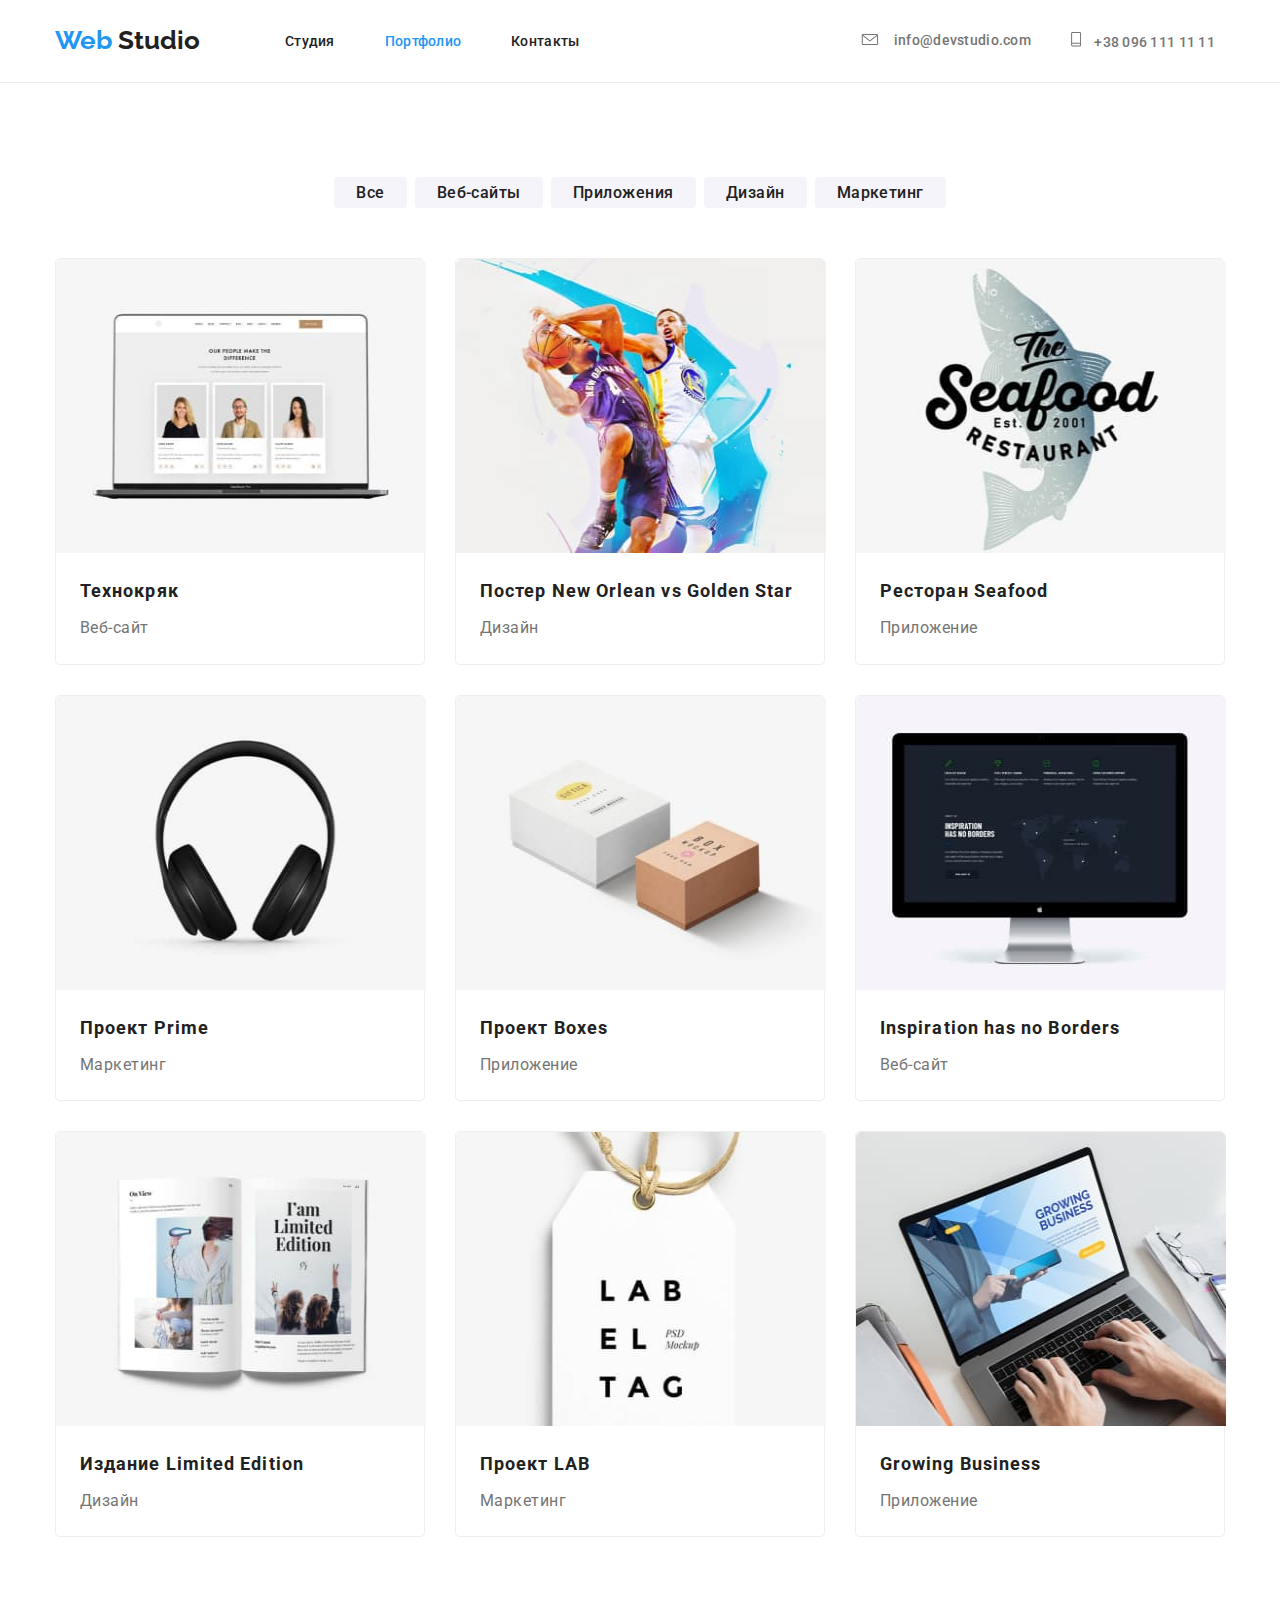
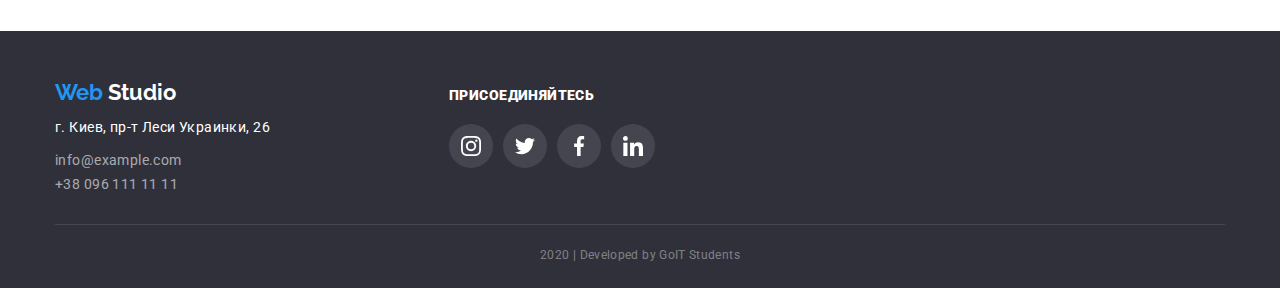
==== portfolio.html @ f7af252f "Добавляет файлы ДЗ4" ====
<!DOCTYPE html>
<html lang="ru">
  <head>
    <meta charset="UTF-8" />
    <meta name="viewport" content="width=device-width, initial-scale=1.0" />
    <title>Portfolio</title>
    <link href="https://fonts.googleapis.com/css2?family=Raleway:wght@700&family=Roboto:wght@400;500;700;900&display=swap" rel="stylesheet">
    <link rel="stylesheet" href="https://cdnjs.cloudflare.com/ajax/libs/modern-normalize/0.6.0/modern-normalize.min.css">
    <link rel="stylesheet" href="./css/common.css">
    <link rel="stylesheet" href="./css/portfolio.css">
  </head>
  <body>
    <!-- Шапка сайта -->
    <header class="header">
      <div class="container main">
        <nav class="main-nav">
          <a class="link logo" href="./index.html"><span class="logo-accent">Web</span> Studio</a>
          <ul class="list site-nav">
            <li class="item">
              <a class="link" href="./index.html">Студия</a>
            </li>
            <li class="item">
              <a class="link current" href="./portfolio.html">Портфолио</a>
            </li>
            <li class="item">
              <a class="link" href="#">Контакты</a>
            </li>
          </ul>
        </nav>
        <ul class="list site-nav site-contacts">
          <li class="contacts-main">
            <a  class="link link-contact" href="mailto:info@devstudio.com">
              <svg class="icon-mail" width="22" height="11.2">
                <use href="./images/sprite.svg#mail"></use>
              </svg>
              info@devstudio.com</a>
          </li>
          <li class="contacts-main icon-tel">
            <a class="link link-contact" href="tel:+380961111111">
              <svg class="icon-tel" width="10" height="14.94">
                <use href="./images/sprite.svg#telefone"></use>
              </svg>
              +38 096 111 11 11</a>
          </li>
        </ul>
      </div>
    </header>
    </header>
    <!-- Наши работы -->
    <main>
        <section class="section">
          <div class="container">
            <h1 class="visually-hidden">Наши работы</h1>
            <ul class="list main-button">
                <li class="item">
                    <button class="section-buttom" type="button">Все</button>
                </li>
                <li class="item">
                    <button class="section-buttom" type="button">Веб-сайты</button>
                </li>
                <li class="item">
                    <button class="section-buttom" type="button">Приложения</button>
                </li>
                <li class="item">
                    <button class="section-buttom" type="button">Дизайн</button>
                </li>
                <li class="item">
                    <button class="section-buttom" type="button">Маркетинг</button>
                </li>
            </ul>
            <ul class="list our-works">
                <li class="item">
                    <a href="#" class="link">
                        <img class="img-our-team" src="./images/tehnocryac.jpg" alt="Ноутбук" width="370" height="294">
                        <h2 class="sectiion-title">Технокряк</h2>
                        <p class="section-subtitle">Веб-сайт</p>
                        <!-- <p class="section-description">Технокряк это современная площадка распространения коронавируса. Компании используют эту платформу для цифрового шпионажа и атак на защищённые сервера конкурентов.</p> -->
                    </a>
                </li>
                <li class="item">
                    <a href="#" class="link">
                        <img class="img-our-team" src="./images/NewOrleanvsGoldenStars.jpg" alt="Баскетболисты" width="370" height="294">
                        <h2 class="sectiion-title">Постер <span lang="en">New Orlean vs Golden Star</span></h2>
                        <p class="section-subtitle">Дизайн</p>
                        <!-- <p class="section-description">Технокряк это современная площадка распространения коронавируса. Компании используют эту платформу для цифрового шпионажа и атак на защищённые сервера конкурентов.</p> -->
                    </a>
                </li>
                <li class="item">
                    <a href="#" class="link">
                        <img class="img-our-team" src="./images/Seafood.jpg" alt="Логотип" width="370" height="294">
                        <h2 class="sectiion-title">Ресторан <span lang="en">Seafood</span></h2>
                        <p class="section-subtitle">Приложение</p>
                        <!-- <p class="section-description">Технокряк это современная площадка распространения коронавируса. Компании используют эту платформу для цифрового шпионажа и атак на защищённые сервера конкурентов.</p> -->
                    </a>
                </li>
                <li class="item">
                    <a href="#" class="link">
                        <img class="img-our-team" src="./images/Prime.jpg" alt="Наушники" width="370" height="294">
                        <h2 class="sectiion-title">Проект <span lang="en">Prime</span></h2>
                        <p class="section-subtitle">Маркетинг</p>
                        <!-- <p class="section-description">Технокряк это современная площадка распространения коронавируса. Компании используют эту платформу для цифрового шпионажа и атак на защищённые сервера конкурентов.</p> -->
                    </a>
                </li>
                <li class="item">
                    <a href="#" class="link">
                        <img class="img-our-team" src="./images/Boxes.jpg" alt="Коробки" width="370" height="294">
                        <h2 class="sectiion-title">Проект <span lang="en">Boxes</span></h2>
                        <p class="section-subtitle">Приложение</p>
                        <!-- <p class="section-description">Технокряк это современная площадка распространения коронавируса. Компании используют эту платформу для цифрового шпионажа и атак на защищённые сервера конкурентов.</p> -->
                    </a>
                </li>
                <li class="item">
                    <a href="#" class="link">
                        <img class="img-our-team" src="./images/InspirationhasnoBorders.jpg" alt="Монитор" width="370" height="294">
                        <h2 class="sectiion-title" lang="en">Inspiration has no Borders</h2>
                        <p class="section-subtitle">Веб-сайт</p>
                        <!-- <p class="section-description">Технокряк это современная площадка распространения коронавируса. Компании используют эту платформу для цифрового шпионажа и атак на защищённые сервера конкурентов.</p> -->
                    </a>
                </li>
                <li class="item">
                    <a href="#" class="link">
                        <img class="img-our-team" src="./images/LimitedEdition.jpg" alt="Книга" width="370" height="294">
                        <h2 class="sectiion-title">Издание <span lang="en">Limited Edition</span></h2>
                        <p class="section-subtitle">Дизайн</p>
                        <!-- <p class="section-description">Технокряк это современная площадка распространения коронавируса. Компании используют эту платформу для цифрового шпионажа и атак на защищённые сервера конкурентов.</p> -->
                    </a>
                </li>
                <li class="item">
                    <a href="#" class="link">
                        <img class="img-our-team" src="./images/LAB.jpg" alt="Бирка" width="370" height="294">
                        <h2 class="sectiion-title">Проект <span lang="en">LAB</span></h2>
                        <p class="section-subtitle">Маркетинг</p>
                        <!-- <p class="section-description">Технокряк это современная площадка распространения коронавируса. Компании используют эту платформу для цифрового шпионажа и атак на защищённые сервера конкурентов.</p> -->
                    </a>
                </li>
                <li class="item">
                    <a href="#" class="link">
                        <img class="img-our-team" src="./images/GrowingBusiness.jpg" alt="Ноутбук" width="370" height="294">
                        <h2 class="sectiion-title" lang="en">Growing Business</h2>
                        <p class="section-subtitle">Приложение</p>
                        <!-- <p class="section-description">Технокряк это современная площадка распространения коронавируса. Компании используют эту платформу для цифрового шпионажа и атак на защищённые сервера конкурентов.</p> -->
                    </a>
                </li>
            </ul>
          </div>
        </section>
    </main>
    <!-- Футер -->
    <footer class="footer">
      <div class="container">
        <div class="footer-colums">
          <div class="item">
            <a class="link footer-logo" href="./index.html"><span class="footer-logo-accent">Web</span> Studio</a>
            <address class="adress">г. Киев, пр-т Леси Украинки, 26</address>
            <address>
              <ul class="list footer-link">
                <li>
                  <a class="link footer-link-contact" href="mailto:info@example.com">info@example.com</a>
                </li>
                <li>
                  <a class="link footer-link-contact" href="tel:+380961111111">+38 096 111 11 11</a>
                </li>
              </ul>
            </address>
          </div>
          <div class="item join-in">
            <p class="social-links"><b>присоединяйтесь</b></p>
            <ul class="list footer-social">
              <li class="social-footer-link">
                <a href="https://www.instagram.com/" class="bacground-footer-social">
                  <svg class="icon-footer" width="20" height="20">
                    <use href="./images/sprite.svg#instagram"></use>
                  </svg>
                </a>
              </li>
              <li class="social-footer-link">
                <a href="https://twitter.com/" class="bacground-footer-social">
                  <svg class="icon-footer" width="20" height="20">
                    <use href="./images/sprite.svg#twitter"></use>
                  </svg>
                </a>
              </li>
              <li class="social-footer-link">
                <a href="https://www.facebook.com/" class="bacground-footer-social">                      
                  <svg class="icon-footer" width="20" height="20">
                    <use href="./images/sprite.svg#facebook"></use>
                  </svg>
                </a>
              </li>
              <li class="social-footer-link">
                <a href="https://www.linkedin.com/" class="bacground-footer-social">                    
                  <svg class="icon-footer" width="20" height="20">
                    <use href="./images/sprite.svg#linkedin"></use>
                  </svg>
                </a>
              </li>
            </ul>
          </div>
        </div>
        <p class="copirait">2020 &verbar; Developed by GoIT Students</p>
      </div>
    </footer>
  </body>
</html>
---- css/common.css ----
:root {
    --primary-text-color: #212121;
    --text-color: #757575;
    --accent-color: #2196F3;
    --primary-white-color: #ffffff;
    --footer-second-text-color: rgba(255, 255, 255, 0.4);
    --footer-three-text-color: rgba(255, 255, 255, 0.6);
    --bacground-three-color: rgba(47, 48, 58, 0.8);
    --bacground-color: #E5E5E5;
    --bacground-second-color: #F5F4FA;
    --footer-bacground-color: #2F303A;
    --border-bottom-color: #ECECEC;
    --border-footer-solid: rgba(255, 255, 255, 0.1);
    --border-customers-color: #AFB1B8;
    --border-our-team-color: #EEEEEE;
}

body {
    color: var(--primary-text-color:);
    font-family: 'Roboto', sans-serif;
}

h2, h3 {
    font-weight: 700;
}

h1, h2, h3, h4, p {
    margin-bottom: 0;
    margin-top: 0;
}

img {
    display: block;
}
.container {
    width: 1200px;
    padding-left: 15px;
    padding-right: 15px;
    margin: 0 auto;
}

.section {
    padding: 94px 0;
    text-align: center;
}

.list {
    padding: 0;
    margin: 0;
    list-style: none;
}

.link, .current {
    text-decoration: none;
}

.header {
    border-bottom: 1px solid var(--border-bottom-color);
}

.main {
    display: flex;
}

.main-nav {
    display: flex;
    align-items: center;
}

/* Шапка сайта */
.logo {
    margin-right: 85px;

    color: var(--primary-text-color);
    font-family: 'Raleway', sans-serif;
    font-weight: 700;
    font-size: 26px;
    line-height: 31px;
}

.site-nav {
    display: flex;
    
    font-weight: 500;
    font-size: 14px;
    line-height: 16px;
    letter-spacing: 0.02em;
}

.contacts-main {
    display: flex;
}

.logo:hover, .logo:focus {
    color: var(--accent-color);
}

.logo-accent {
    color: var(--accent-color);
}

.logo-accent:hover, .logo-accent:focus {
    color: var(--primary-text-color);
}

.site-nav .link {
    display: block;
    padding: 32px 0px;

    color: var(--primary-text-color);
}

.site-nav .item:not(:last-child) {
    margin-right: 50px;
}


.site-nav .link:hover, .site-nav .link:focus {
    color: var(--accent-color);
}

.site-nav .link.current {
    color: var(--accent-color);
}

.site-nav .link.current:hover, .site-nav .link.current:focus {
    color: var(--primary-text-color);
}

.site-nav .contacts-main .link-contact {
    display: block;
    padding: 32px 0;
    margin-left: 10px;

    color: var(--text-color);
}

.site-contacts {
    margin-left: auto;
}

.site-nav .contacts-main:not(:last-child) {
    margin-right: 30px;
}

.site-nav .link-contact:hover, .site-nav .link-contact:focus {
    color: var(--accent-color);
}

.icon-mail {
    margin-right: 10px;
    fill: var(--text-color);
}

.icon-tel {
    margin-right: 10px;
    fill: var(--text-color);
}

.icon-mail:hover, .icon-mail:focus {
    fill: var(--accent-color);
}

.icon-tel:hover, .icon-tel:focus {
    fill: var(--accent-color);
}
/* Футер сайта */
.footer {
    background-color: var(--footer-bacground-color);
}
.footer-logo {
    color: var(--primary-white-color);
    font-family: Raleway;
    font-weight: 700;
    font-size: 22px;
    line-height: 26px;
}

.footer-logo-accent {
    color: var(--accent-color);
}

.footer-logo-accent:hover, .footer-logo-accent:focus {
    color: var(--primary-white-color);
}

.footer-logo:hover, .footer-logo:focus {
    color: var(--accent-color);
}

.footer-logo, .footer-logo-accent {
    background-color: var(--footer-bacground-color);
}

.adress {
    margin-bottom: 9px;
    margin-top: 10px;

    color: var(--primary-white-color);
    background-color: var(--footer-bacground-color);
    font-style: normal;
    font-size: 14px;
    line-height: 24px;
    letter-spacing: 0.03em;
}

.footer-link .footer-link-contact {
    margin-bottom: 9px;

    color: var(--footer-three-text-color);
    background-color: var(--footer-bacground-color);
    font-style: normal;
    font-size: 14px;
    line-height: 24px;
    letter-spacing: 0.03em;
}

.footer-link .footer-link-contact:hover, .footer-link .footer-link-contact:focus {
    color: var(--accent-color);
}

.social-links {
    margin-bottom: 21px;

    color: var(--primary-white-color);
    background-color: var(--footer-bacground-color);
    font-weight: 700;
    font-size: 14px;
    line-height: 16px;
    letter-spacing: 0.03em;
    text-transform: uppercase;
}

.copirait {
    padding: 18px 0 21px 0;

    color: var(--footer-second-text-color);
    background-color: var(--footer-bacground-color);
    font-size: 12px;
    line-height: 24px;
    text-align: center;
    letter-spacing: 0.03em;

    border-top: 1px solid var(--border-footer-solid);
}

.footer-social > .social-footer-link {
    display: flex;
    width: 44px;
    height: 44px;
    justify-content: center;
    align-items: center;

    background-color: var(--border-footer-solid);
    border-radius: 22px;
}

.footer-social > .social-footer-link:hover, .footer-social > .social-footer-link:focus {
    background-color: var(--accent-color);
}

.bacground-footer-social {
    display: flex;
    justify-content: center;
    align-items: center;
    color: var(--primary-white-color);
    width: 44px;
    height: 44px;
    border-radius: 50%;
}

.icon-footer {
    display: block;
    fill: currentColor
}

.footer-colums {
    display: flex;
    align-items: baseline;
}

.footer-colums .item:not(:last-child) {
    margin-right: 179px;
}

.footer-social {
    display: flex;
}

.footer-social .social-footer-link:not(:last-child) {
    margin-right: 10px;
}

.footer .join-in {
    padding: 56px 0;
}
---- css/portfolio.css ----
.visually-hidden {
    position: absolute;
    width: 1px;
    height: 1px;
    margin: -1px;
    border: 0px;
    padding: 0px;
    clip: rect(0 0 0 0);
    overflow: hidden;
  }

.main-button {
    display: flex;
    justify-content: center;
    margin-bottom: 50px;
}

.main-button .item:not(:last-child) {
    margin-right: 8px;
}

.section-buttom {
    padding: 6px 22px;
    border: none;
    font: inherit;
    color: inherit;
    background-color: transparent;
    border-radius: 4px;

    color: var(--primary-text-color);
    background-color: var(--bacground-second-color);
    font-family: inherit;
    font-weight: 500;
    font-size: 16px;
    line-height: 1.2;
    text-align: center;
    letter-spacing: 0.03em;
}

.our-works {
    display: flex;
    flex-wrap: wrap;
}

.our-works .item {
    width: calc((100% - 60px) / 3);
    margin-right: 30px;
    margin-bottom: 30px;

    border: 1px solid var(--border-our-team-color);
    border-radius: 5px;
}

.our-works .item:hover, .our-works .item:focus {
    box-shadow: 1px 4px 6px rgba(0, 0, 0, 0.16), 0px 4px 4px rgba(0, 0, 0, 0.06), 0px 1px 1px rgba(0, 0, 0, 0.12);
}

.img-our-team {
    border-top-left-radius: 5px;
    border-top-right-radius: 5px;
    margin-bottom: 20px;
}

.our-works .item:nth-child(3n) {
    margin-right: 0;
}

.our-works .item:nth-last-child(-n + 3) {
    margin-bottom: 0;
}

.section-buttom:hover, .section-buttom:focus {
    color: var(--primary-white-color);
    box-shadow: 0px 2px 2px rgba(0, 0, 0, 0.12), 0px 1px 2px rgba(0, 0, 0, 0.08), 0px 3px 1px rgba(0, 0, 0, 0.1);
    background-color: var(--accent-color);
    cursor: pointer;
}

.sectiion-title {
    color: var(--primary-text-color);
    font-weight: bold;
    font-size: 18px;
    line-height: 2;
    letter-spacing: 0.06em;
    text-align: left;

    margin: 0 24px 4px 24px;
}

.section-subtitle {
    color: var(--text-color);
    font-size: 16px;
    line-height: 1.9;
    letter-spacing: 0.03em;
    text-align: left;

    margin: 0 24px 20px 24px;
}

.section-description {
    color: var(--primary-white-color);
    background-color: var(--accent-color);
    font-size: 18px;
    line-height: 1.6;
    letter-spacing: 0.03em;
}
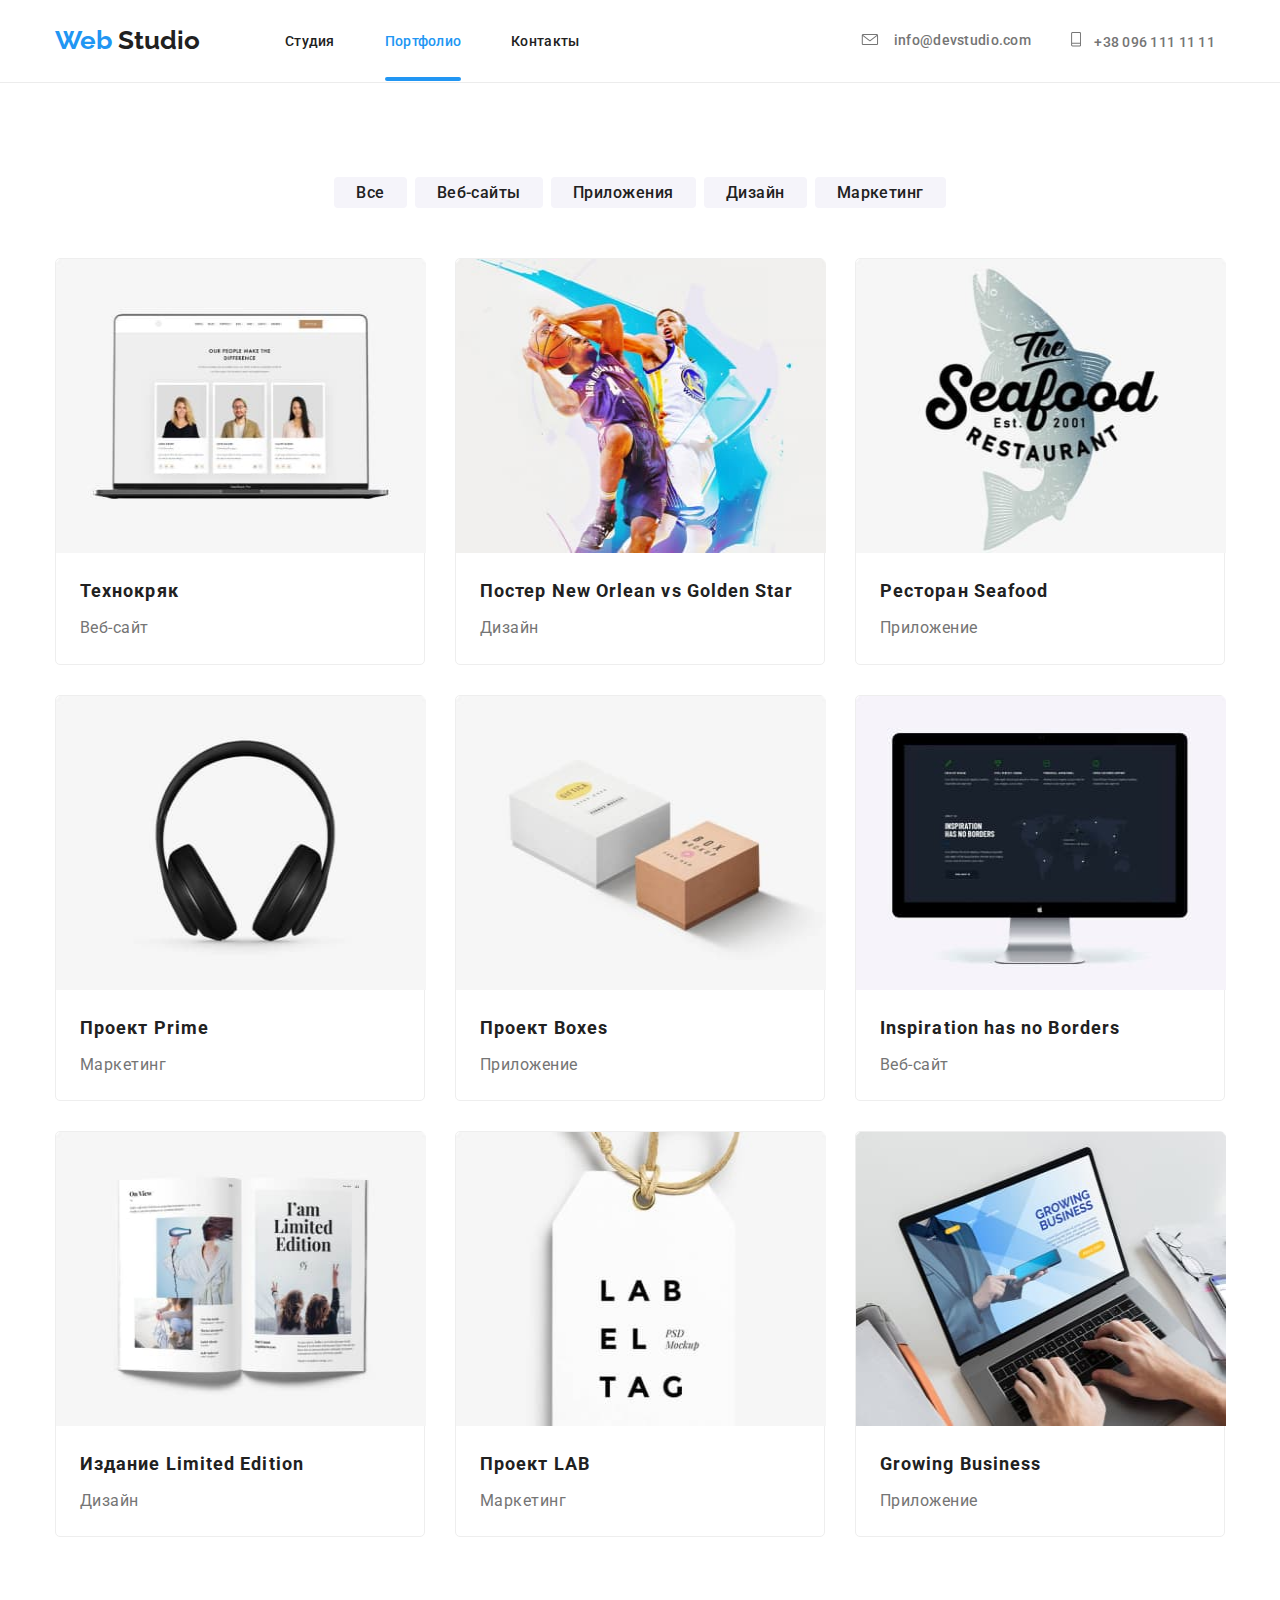
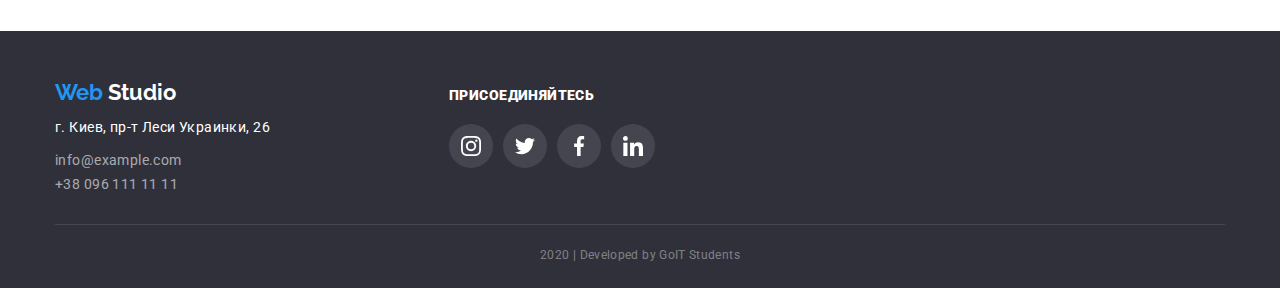
==== commit 69090d06: "Добавляет абсолютное позиционирование для главной" ====
--- a/portfolio.html
+++ b/portfolio.html
@@ -19,7 +19,7 @@
             <li class="item">
               <a class="link" href="./index.html">Студия</a>
             </li>
-            <li class="item">
+            <li class="item position">
               <a class="link current" href="./portfolio.html">Портфолио</a>
             </li>
             <li class="item">
--- a/css/common.css
+++ b/css/common.css
@@ -87,6 +87,10 @@
     letter-spacing: 0.02em;
 }
 
+.position {
+    position: relative;
+}
+
 .contacts-main {
     display: flex;
 }
@@ -121,6 +125,19 @@
 
 .site-nav .link.current {
     color: var(--accent-color);
+}
+
+.site-nav .link.current::after {
+    position: absolute;
+    width: 100%;
+    height: 4px;
+    bottom: 0;
+    left: 0;
+
+    content: " ";
+
+    border-radius: 2px;
+    background-color: var(--accent-color);
 }
 
 .site-nav .link.current:hover, .site-nav .link.current:focus {
@@ -149,12 +166,12 @@
 
 .icon-mail {
     margin-right: 10px;
-    fill: var(--text-color);
+    fill: currentColor;
 }
 
 .icon-tel {
     margin-right: 10px;
-    fill: var(--text-color);
+    fill: currentColor;
 }
 
 .icon-mail:hover, .icon-mail:focus {
@@ -169,11 +186,12 @@
     background-color: var(--footer-bacground-color);
 }
 .footer-logo {
-    color: var(--primary-white-color);
     font-family: Raleway;
     font-weight: 700;
     font-size: 22px;
     line-height: 26px;
+
+    color: var(--primary-white-color);
 }
 
 .footer-logo-accent {
@@ -196,23 +214,25 @@
     margin-bottom: 9px;
     margin-top: 10px;
 
-    color: var(--primary-white-color);
-    background-color: var(--footer-bacground-color);
     font-style: normal;
     font-size: 14px;
     line-height: 24px;
     letter-spacing: 0.03em;
+
+    color: var(--primary-white-color);
+    background-color: var(--footer-bacground-color);
 }
 
 .footer-link .footer-link-contact {
     margin-bottom: 9px;
 
-    color: var(--footer-three-text-color);
-    background-color: var(--footer-bacground-color);
     font-style: normal;
     font-size: 14px;
     line-height: 24px;
     letter-spacing: 0.03em;
+
+    color: var(--footer-three-text-color);
+    background-color: var(--footer-bacground-color);
 }
 
 .footer-link .footer-link-contact:hover, .footer-link .footer-link-contact:focus {
@@ -222,25 +242,26 @@
 .social-links {
     margin-bottom: 21px;
 
-    color: var(--primary-white-color);
-    background-color: var(--footer-bacground-color);
     font-weight: 700;
     font-size: 14px;
     line-height: 16px;
     letter-spacing: 0.03em;
     text-transform: uppercase;
+
+    color: var(--primary-white-color);
+    background-color: var(--footer-bacground-color);
 }
 
 .copirait {
     padding: 18px 0 21px 0;
 
-    color: var(--footer-second-text-color);
-    background-color: var(--footer-bacground-color);
     font-size: 12px;
     line-height: 24px;
     text-align: center;
     letter-spacing: 0.03em;
 
+    color: var(--footer-second-text-color);
+    background-color: var(--footer-bacground-color);
     border-top: 1px solid var(--border-footer-solid);
 }
 
@@ -263,9 +284,10 @@
     display: flex;
     justify-content: center;
     align-items: center;
-    color: var(--primary-white-color);
     width: 44px;
     height: 44px;
+
+    color: var(--primary-white-color);
     border-radius: 50%;
 }
 
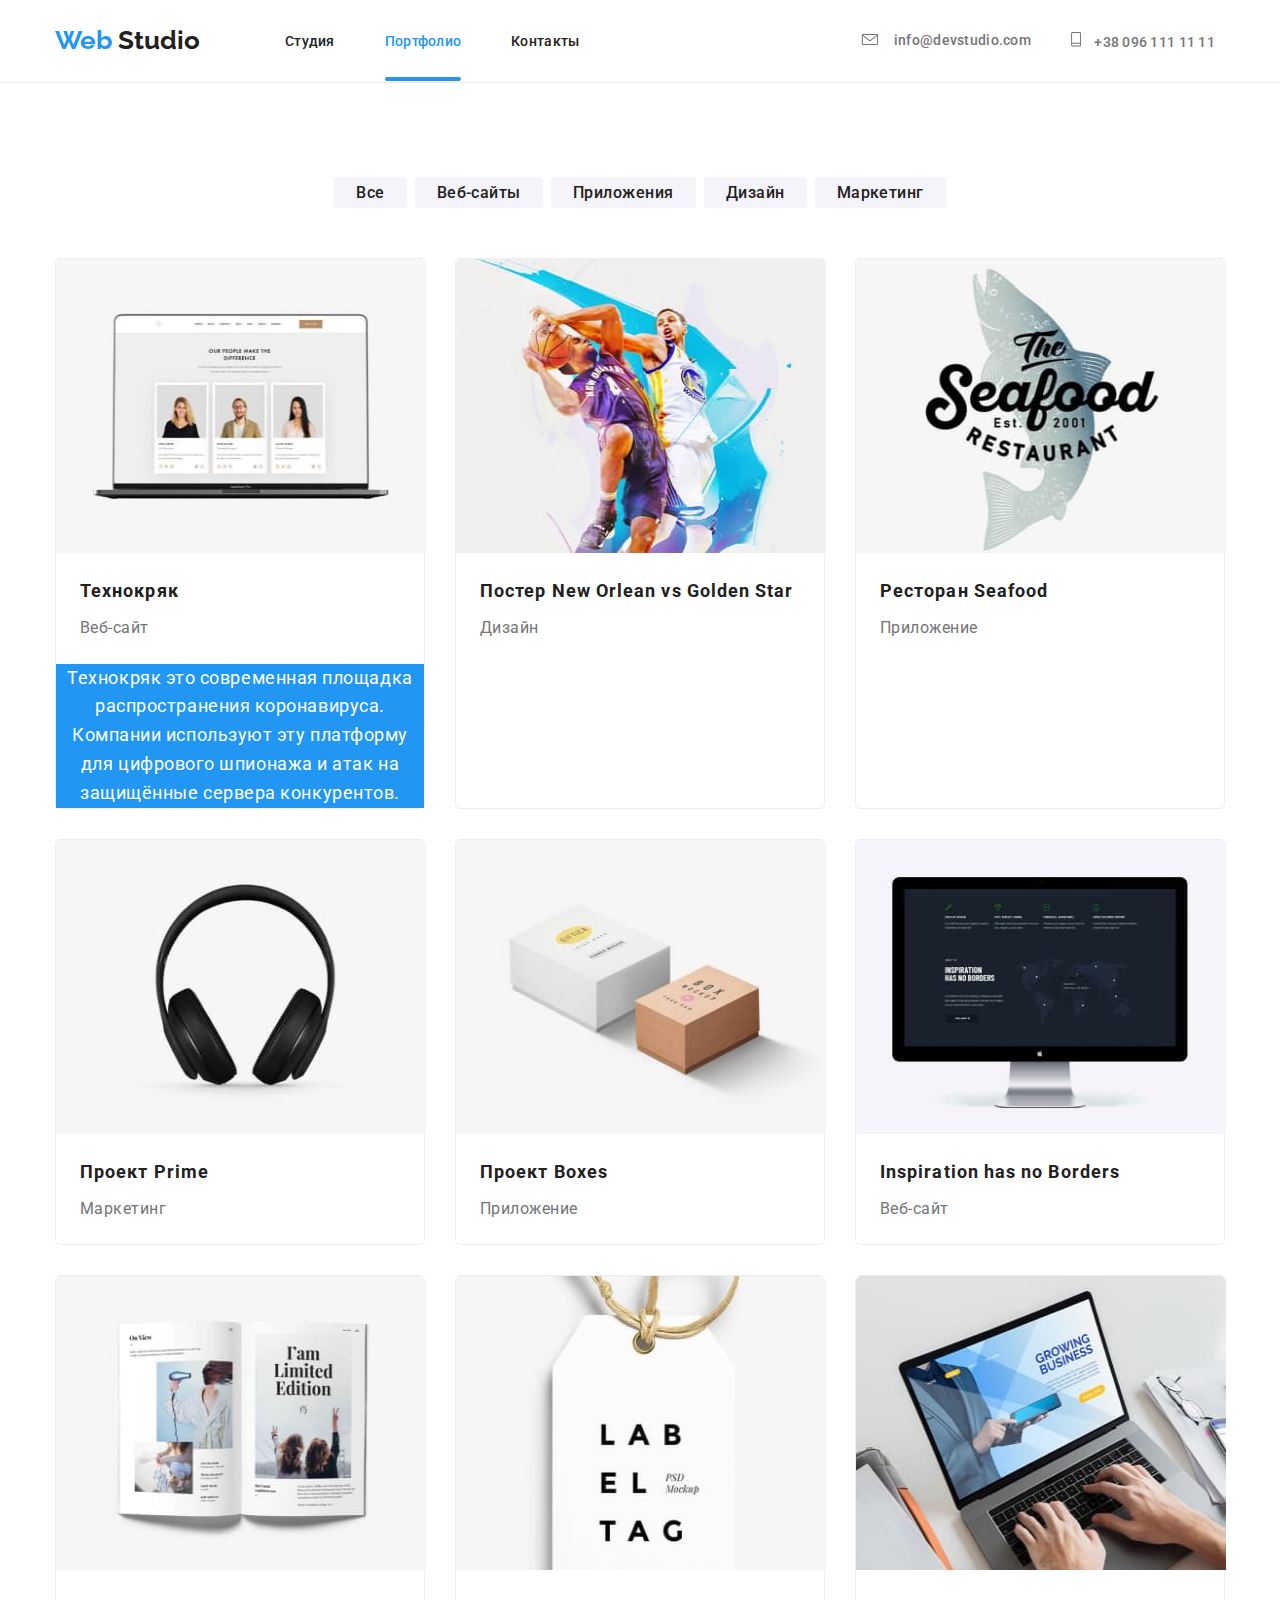
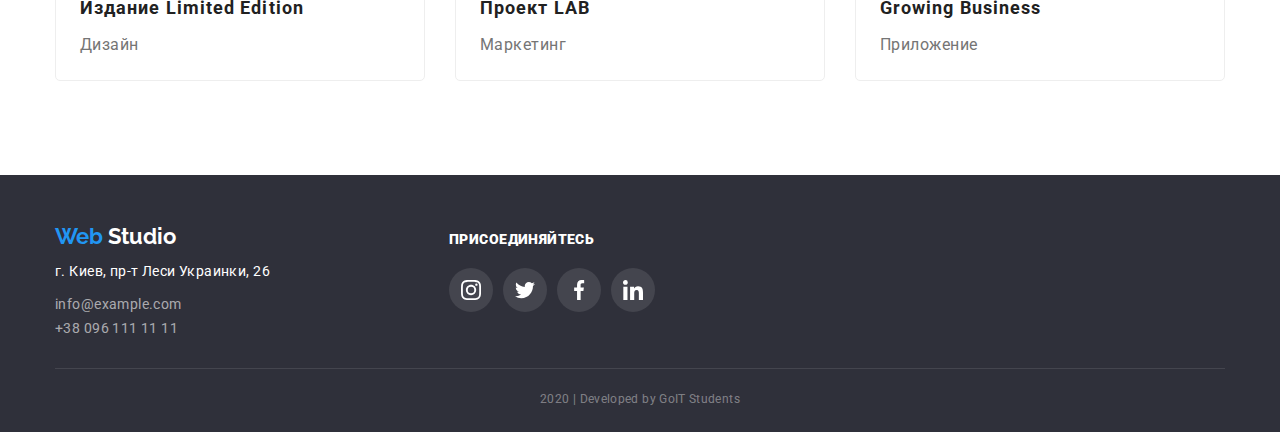
==== commit d8a08ac5: "Начал добавлять позиционирование в портфолио" ====
--- a/portfolio.html
+++ b/portfolio.html
@@ -74,7 +74,7 @@
                         <img class="img-our-team" src="./images/tehnocryac.jpg" alt="Ноутбук" width="370" height="294">
                         <h2 class="sectiion-title">Технокряк</h2>
                         <p class="section-subtitle">Веб-сайт</p>
-                        <!-- <p class="section-description">Технокряк это современная площадка распространения коронавируса. Компании используют эту платформу для цифрового шпионажа и атак на защищённые сервера конкурентов.</p> -->
+                        <p class="section-description">Технокряк это современная площадка распространения коронавируса. Компании используют эту платформу для цифрового шпионажа и атак на защищённые сервера конкурентов.</p>
                     </a>
                 </li>
                 <li class="item">
--- a/css/common.css
+++ b/css/common.css
@@ -13,6 +13,7 @@
     --border-footer-solid: rgba(255, 255, 255, 0.1);
     --border-customers-color: #AFB1B8;
     --border-our-team-color: #EEEEEE;
+    --accent-color-portfolio: rgba(33, 150, 243, 0.9);
 }
 
 body {
--- a/css/portfolio.css
+++ b/css/portfolio.css
@@ -43,6 +43,7 @@
 }
 
 .our-works .item {
+    position: relative;
     width: calc((100% - 60px) / 3);
     margin-right: 30px;
     margin-bottom: 30px;
@@ -59,6 +60,17 @@
     border-top-left-radius: 5px;
     border-top-right-radius: 5px;
     margin-bottom: 20px;
+}
+
+.img-our-team::before {
+    position: absolute;
+    content: " ";
+    width: 100%;
+    height: 100%;
+    top: 0;
+    left: 0;
+
+    background-color: var(--accent-color-portfolio);
 }
 
 .our-works .item:nth-child(3n) {
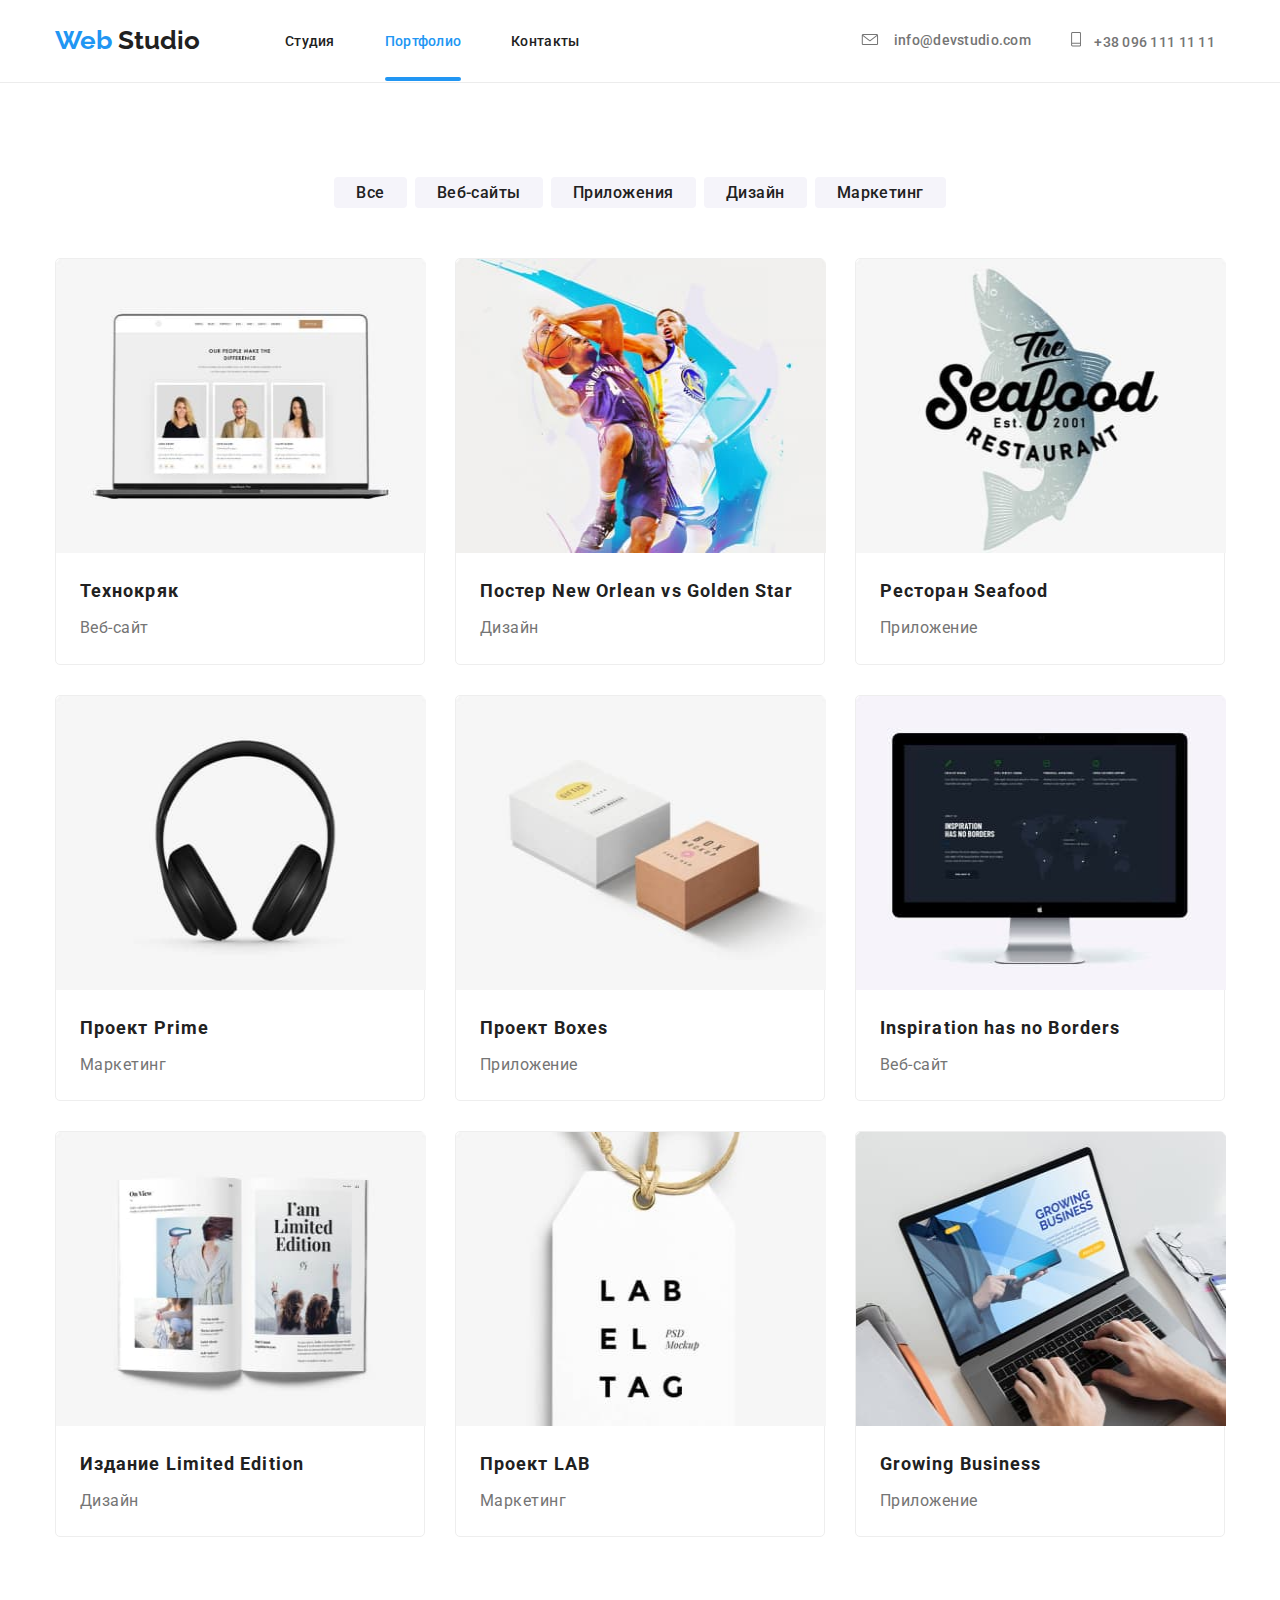
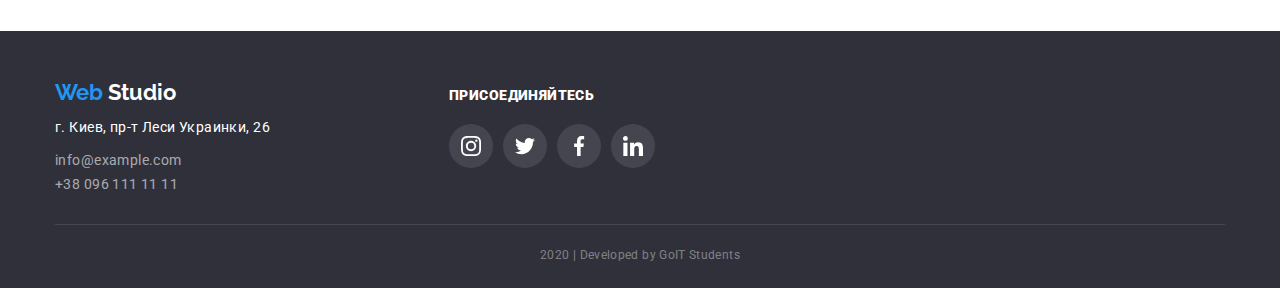
==== commit 738bb6f8: "Добавляет ховер на портфолио" ====
--- a/portfolio.html
+++ b/portfolio.html
@@ -71,10 +71,12 @@
             <ul class="list our-works">
                 <li class="item">
                     <a href="#" class="link">
-                        <img class="img-our-team" src="./images/tehnocryac.jpg" alt="Ноутбук" width="370" height="294">
+                        <div class="thumb">
+                          <img class="img-our-team" src="./images/tehnocryac.jpg" alt="Ноутбук" width="370" height="294">
+                          <p class="section-description">Технокряк это современная площадка распространения коронавируса. Компании используют эту платформу для цифрового шпионажа и атак на защищённые сервера конкурентов.</p>
+                        </div>
                         <h2 class="sectiion-title">Технокряк</h2>
                         <p class="section-subtitle">Веб-сайт</p>
-                        <p class="section-description">Технокряк это современная площадка распространения коронавируса. Компании используют эту платформу для цифрового шпионажа и атак на защищённые сервера конкурентов.</p>
                     </a>
                 </li>
                 <li class="item">
--- a/css/portfolio.css
+++ b/css/portfolio.css
@@ -56,22 +56,26 @@
     box-shadow: 1px 4px 6px rgba(0, 0, 0, 0.16), 0px 4px 4px rgba(0, 0, 0, 0.06), 0px 1px 1px rgba(0, 0, 0, 0.12);
 }
 
+.thumb {
+    position: relative;
+}
+
 .img-our-team {
     border-top-left-radius: 5px;
     border-top-right-radius: 5px;
     margin-bottom: 20px;
 }
 
-.img-our-team::before {
+/* .thumb > .img-our-team::after {
     position: absolute;
-    content: " ";
-    width: 100%;
-    height: 100%;
-    top: 0;
+    content: "";
+    width: 100px;
+    height: 100px;
+    bottom: 0;
     left: 0;
 
     background-color: var(--accent-color-portfolio);
-}
+} */
 
 .our-works .item:nth-child(3n) {
     margin-right: 0;
@@ -110,9 +114,22 @@
 }
 
 .section-description {
+    position: absolute;
+    top: 50%;
+    left: 50%;
+    transform: translate(-50% -50%);
+    width: 100%;
+    height: 100%;
+    opacity: 0;
+    z-index: 3;
+
     color: var(--primary-white-color);
-    background-color: var(--accent-color);
+    background-color: var(--accent-color-portfolio);
     font-size: 18px;
     line-height: 1.6;
     letter-spacing: 0.03em;
+}
+
+.section-description:hover. .section-description:focus {
+    opacity: 1;
 }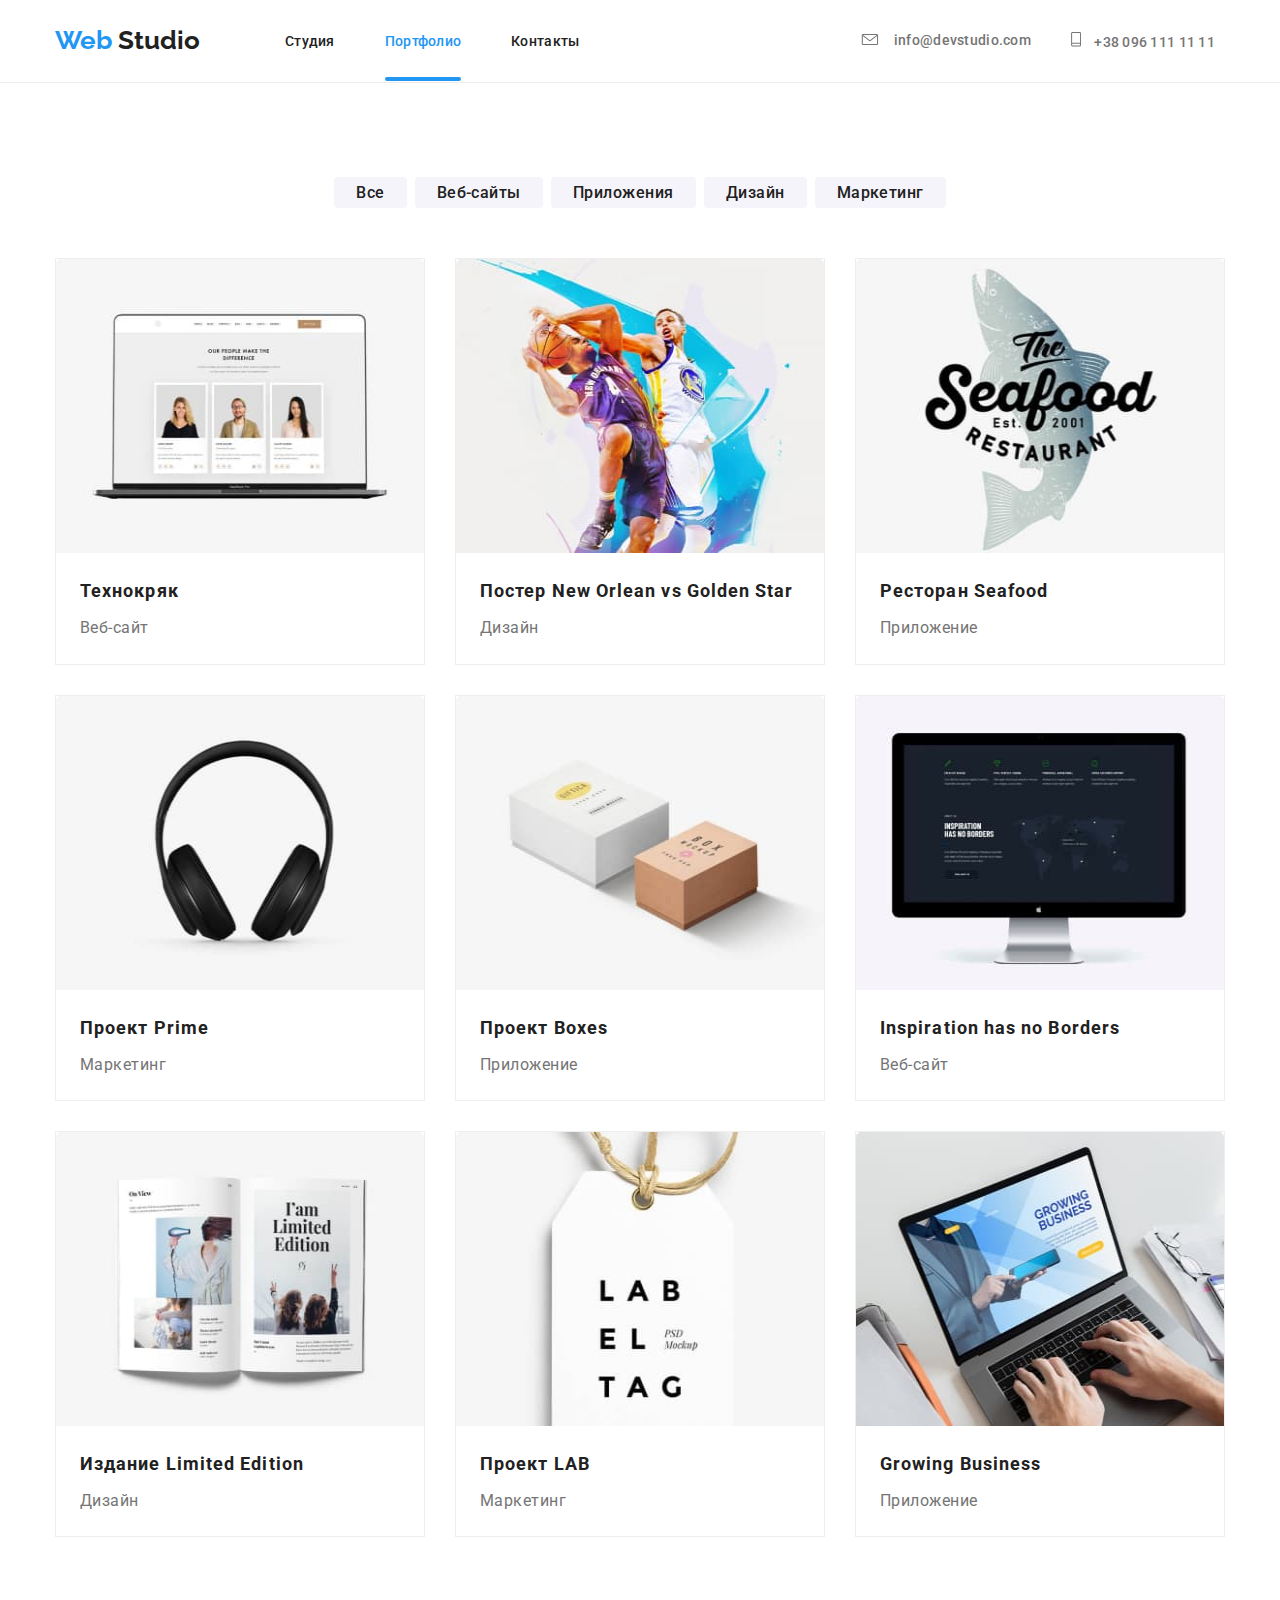
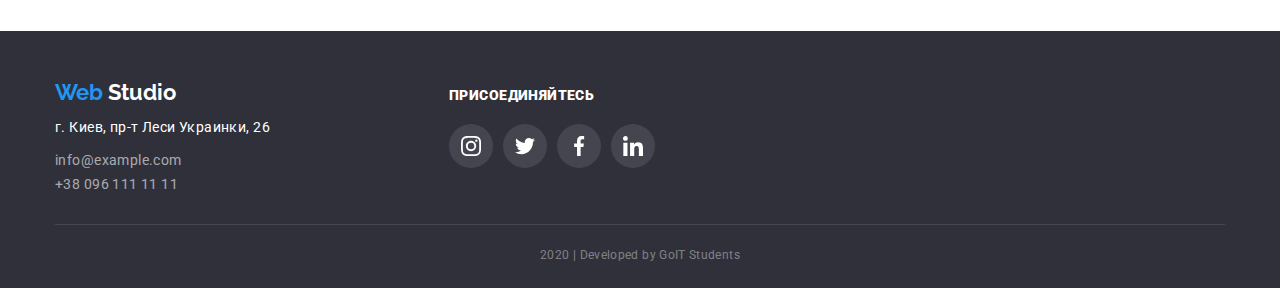
==== commit ebf6da45: "Добавляет ховер на порфолио и фиксит ширину картинки" ====
--- a/portfolio.html
+++ b/portfolio.html
@@ -81,66 +81,82 @@
                 </li>
                 <li class="item">
                     <a href="#" class="link">
+                      <div class="thumb">
                         <img class="img-our-team" src="./images/NewOrleanvsGoldenStars.jpg" alt="Баскетболисты" width="370" height="294">
+                        <p class="section-description">Технокряк это современная площадка распространения коронавируса. Компании используют эту платформу для цифрового шпионажа и атак на защищённые сервера конкурентов.</p>
+                      </div>
                         <h2 class="sectiion-title">Постер <span lang="en">New Orlean vs Golden Star</span></h2>
                         <p class="section-subtitle">Дизайн</p>
-                        <!-- <p class="section-description">Технокряк это современная площадка распространения коронавируса. Компании используют эту платформу для цифрового шпионажа и атак на защищённые сервера конкурентов.</p> -->
-                    </a>
-                </li>
-                <li class="item">
-                    <a href="#" class="link">
+                    </a>
+                </li>
+                <li class="item">
+                    <a href="#" class="link">
+                      <div class="thumb">
                         <img class="img-our-team" src="./images/Seafood.jpg" alt="Логотип" width="370" height="294">
+                        <p class="section-description">Технокряк это современная площадка распространения коронавируса. Компании используют эту платформу для цифрового шпионажа и атак на защищённые сервера конкурентов.</p>
+                      </div>
                         <h2 class="sectiion-title">Ресторан <span lang="en">Seafood</span></h2>
                         <p class="section-subtitle">Приложение</p>
-                        <!-- <p class="section-description">Технокряк это современная площадка распространения коронавируса. Компании используют эту платформу для цифрового шпионажа и атак на защищённые сервера конкурентов.</p> -->
-                    </a>
-                </li>
-                <li class="item">
-                    <a href="#" class="link">
+                    </a>
+                </li>
+                <li class="item">
+                    <a href="#" class="link">
+                      <div class="thumb">
                         <img class="img-our-team" src="./images/Prime.jpg" alt="Наушники" width="370" height="294">
+                        <p class="section-description">Технокряк это современная площадка распространения коронавируса. Компании используют эту платформу для цифрового шпионажа и атак на защищённые сервера конкурентов.</p>
+                      </div>
                         <h2 class="sectiion-title">Проект <span lang="en">Prime</span></h2>
                         <p class="section-subtitle">Маркетинг</p>
-                        <!-- <p class="section-description">Технокряк это современная площадка распространения коронавируса. Компании используют эту платформу для цифрового шпионажа и атак на защищённые сервера конкурентов.</p> -->
-                    </a>
-                </li>
-                <li class="item">
-                    <a href="#" class="link">
+                    </a>
+                </li>
+                <li class="item">
+                    <a href="#" class="link">
+                      <div class="thumb">
                         <img class="img-our-team" src="./images/Boxes.jpg" alt="Коробки" width="370" height="294">
+                        <p class="section-description">Технокряк это современная площадка распространения коронавируса. Компании используют эту платформу для цифрового шпионажа и атак на защищённые сервера конкурентов.</p>
+                      </div>
                         <h2 class="sectiion-title">Проект <span lang="en">Boxes</span></h2>
                         <p class="section-subtitle">Приложение</p>
-                        <!-- <p class="section-description">Технокряк это современная площадка распространения коронавируса. Компании используют эту платформу для цифрового шпионажа и атак на защищённые сервера конкурентов.</p> -->
-                    </a>
-                </li>
-                <li class="item">
-                    <a href="#" class="link">
+                    </a>
+                </li>
+                <li class="item">
+                    <a href="#" class="link">
+                      <div class="thumb">
                         <img class="img-our-team" src="./images/InspirationhasnoBorders.jpg" alt="Монитор" width="370" height="294">
+                        <p class="section-description">Технокряк это современная площадка распространения коронавируса. Компании используют эту платформу для цифрового шпионажа и атак на защищённые сервера конкурентов.</p>
+                      </div>
                         <h2 class="sectiion-title" lang="en">Inspiration has no Borders</h2>
                         <p class="section-subtitle">Веб-сайт</p>
-                        <!-- <p class="section-description">Технокряк это современная площадка распространения коронавируса. Компании используют эту платформу для цифрового шпионажа и атак на защищённые сервера конкурентов.</p> -->
-                    </a>
-                </li>
-                <li class="item">
-                    <a href="#" class="link">
+                    </a>
+                </li>
+                <li class="item">
+                    <a href="#" class="link">
+                      <div class="thumb">
                         <img class="img-our-team" src="./images/LimitedEdition.jpg" alt="Книга" width="370" height="294">
+                        <p class="section-description">Технокряк это современная площадка распространения коронавируса. Компании используют эту платформу для цифрового шпионажа и атак на защищённые сервера конкурентов.</p>
+                      </div>
                         <h2 class="sectiion-title">Издание <span lang="en">Limited Edition</span></h2>
                         <p class="section-subtitle">Дизайн</p>
-                        <!-- <p class="section-description">Технокряк это современная площадка распространения коронавируса. Компании используют эту платформу для цифрового шпионажа и атак на защищённые сервера конкурентов.</p> -->
-                    </a>
-                </li>
-                <li class="item">
-                    <a href="#" class="link">
+                    </a>
+                </li>
+                <li class="item">
+                    <a href="#" class="link">
+                      <div class="thumb">
                         <img class="img-our-team" src="./images/LAB.jpg" alt="Бирка" width="370" height="294">
+                        <p class="section-description">Технокряк это современная площадка распространения коронавируса. Компании используют эту платформу для цифрового шпионажа и атак на защищённые сервера конкурентов.</p>
+                      </div>
                         <h2 class="sectiion-title">Проект <span lang="en">LAB</span></h2>
                         <p class="section-subtitle">Маркетинг</p>
-                        <!-- <p class="section-description">Технокряк это современная площадка распространения коронавируса. Компании используют эту платформу для цифрового шпионажа и атак на защищённые сервера конкурентов.</p> -->
-                    </a>
-                </li>
-                <li class="item">
-                    <a href="#" class="link">
+                    </a>
+                </li>
+                <li class="item">
+                    <a href="#" class="link">
+                      <div class="thumb">
                         <img class="img-our-team" src="./images/GrowingBusiness.jpg" alt="Ноутбук" width="370" height="294">
+                        <p class="section-description">Технокряк это современная площадка распространения коронавируса. Компании используют эту платформу для цифрового шпионажа и атак на защищённые сервера конкурентов.</p>
+                      </div>
                         <h2 class="sectiion-title" lang="en">Growing Business</h2>
                         <p class="section-subtitle">Приложение</p>
-                        <!-- <p class="section-description">Технокряк это современная площадка распространения коронавируса. Компании используют эту платформу для цифрового шпионажа и атак на защищённые сервера конкурентов.</p> -->
                     </a>
                 </li>
             </ul>
--- a/css/common.css
+++ b/css/common.css
@@ -72,11 +72,12 @@
 .logo {
     margin-right: 85px;
 
-    color: var(--primary-text-color);
     font-family: 'Raleway', sans-serif;
     font-weight: 700;
     font-size: 26px;
     line-height: 31px;
+
+    color: var(--primary-text-color);
 }
 
 .site-nav {
--- a/css/portfolio.css
+++ b/css/portfolio.css
@@ -5,6 +5,7 @@
     margin: -1px;
     border: 0px;
     padding: 0px;
+
     clip: rect(0 0 0 0);
     overflow: hidden;
   }
@@ -21,20 +22,21 @@
 
 .section-buttom {
     padding: 6px 22px;
-    border: none;
+    
     font: inherit;
-    color: inherit;
-    background-color: transparent;
-    border-radius: 4px;
-
-    color: var(--primary-text-color);
-    background-color: var(--bacground-second-color);
     font-family: inherit;
     font-weight: 500;
     font-size: 16px;
     line-height: 1.2;
     text-align: center;
     letter-spacing: 0.03em;
+    
+    border: none;
+    color: inherit;
+    background-color: transparent;
+    border-radius: 4px;
+    color: var(--primary-text-color);
+    background-color: var(--bacground-second-color);
 }
 
 .our-works {
@@ -49,7 +51,6 @@
     margin-bottom: 30px;
 
     border: 1px solid var(--border-our-team-color);
-    border-radius: 5px;
 }
 
 .our-works .item:hover, .our-works .item:focus {
@@ -61,21 +62,25 @@
 }
 
 .img-our-team {
-    border-top-left-radius: 5px;
-    border-top-right-radius: 5px;
     margin-bottom: 20px;
+    width: 100%;
 }
 
-/* .thumb > .img-our-team::after {
+.thumb::before {
     position: absolute;
     content: "";
-    width: 100px;
-    height: 100px;
-    bottom: 0;
+    width: 100%;
+    height: 100%;
+    top: 0;
     left: 0;
 
+    opacity: 0;
     background-color: var(--accent-color-portfolio);
-} */
+}
+
+.thumb:hover::before {
+    opacity: 1;
+}
 
 .our-works .item:nth-child(3n) {
     margin-right: 0;
@@ -93,43 +98,45 @@
 }
 
 .sectiion-title {
-    color: var(--primary-text-color);
+    margin: 0 24px 4px 24px;
+    
     font-weight: bold;
     font-size: 18px;
     line-height: 2;
     letter-spacing: 0.06em;
     text-align: left;
 
-    margin: 0 24px 4px 24px;
+    color: var(--primary-text-color);
 }
 
 .section-subtitle {
-    color: var(--text-color);
+    margin: 0 24px 20px 24px;
+    
     font-size: 16px;
     line-height: 1.9;
     letter-spacing: 0.03em;
     text-align: left;
 
-    margin: 0 24px 20px 24px;
+    color: var(--text-color);
 }
 
 .section-description {
     position: absolute;
-    top: 50%;
-    left: 50%;
-    transform: translate(-50% -50%);
+    top: 0;
+    left: 0;
     width: 100%;
     height: 100%;
-    opacity: 0;
-    z-index: 3;
+    padding: 63px 24px;
+    
+    font-size: 18px;
+    line-height: 1.56;
+    letter-spacing: 0.03em;
+    text-align: left;
 
     color: var(--primary-white-color);
-    background-color: var(--accent-color-portfolio);
-    font-size: 18px;
-    line-height: 1.6;
-    letter-spacing: 0.03em;
+    opacity: 0;
 }
 
-.section-description:hover. .section-description:focus {
+.section-description:hover, .section-description:focus {
     opacity: 1;
 }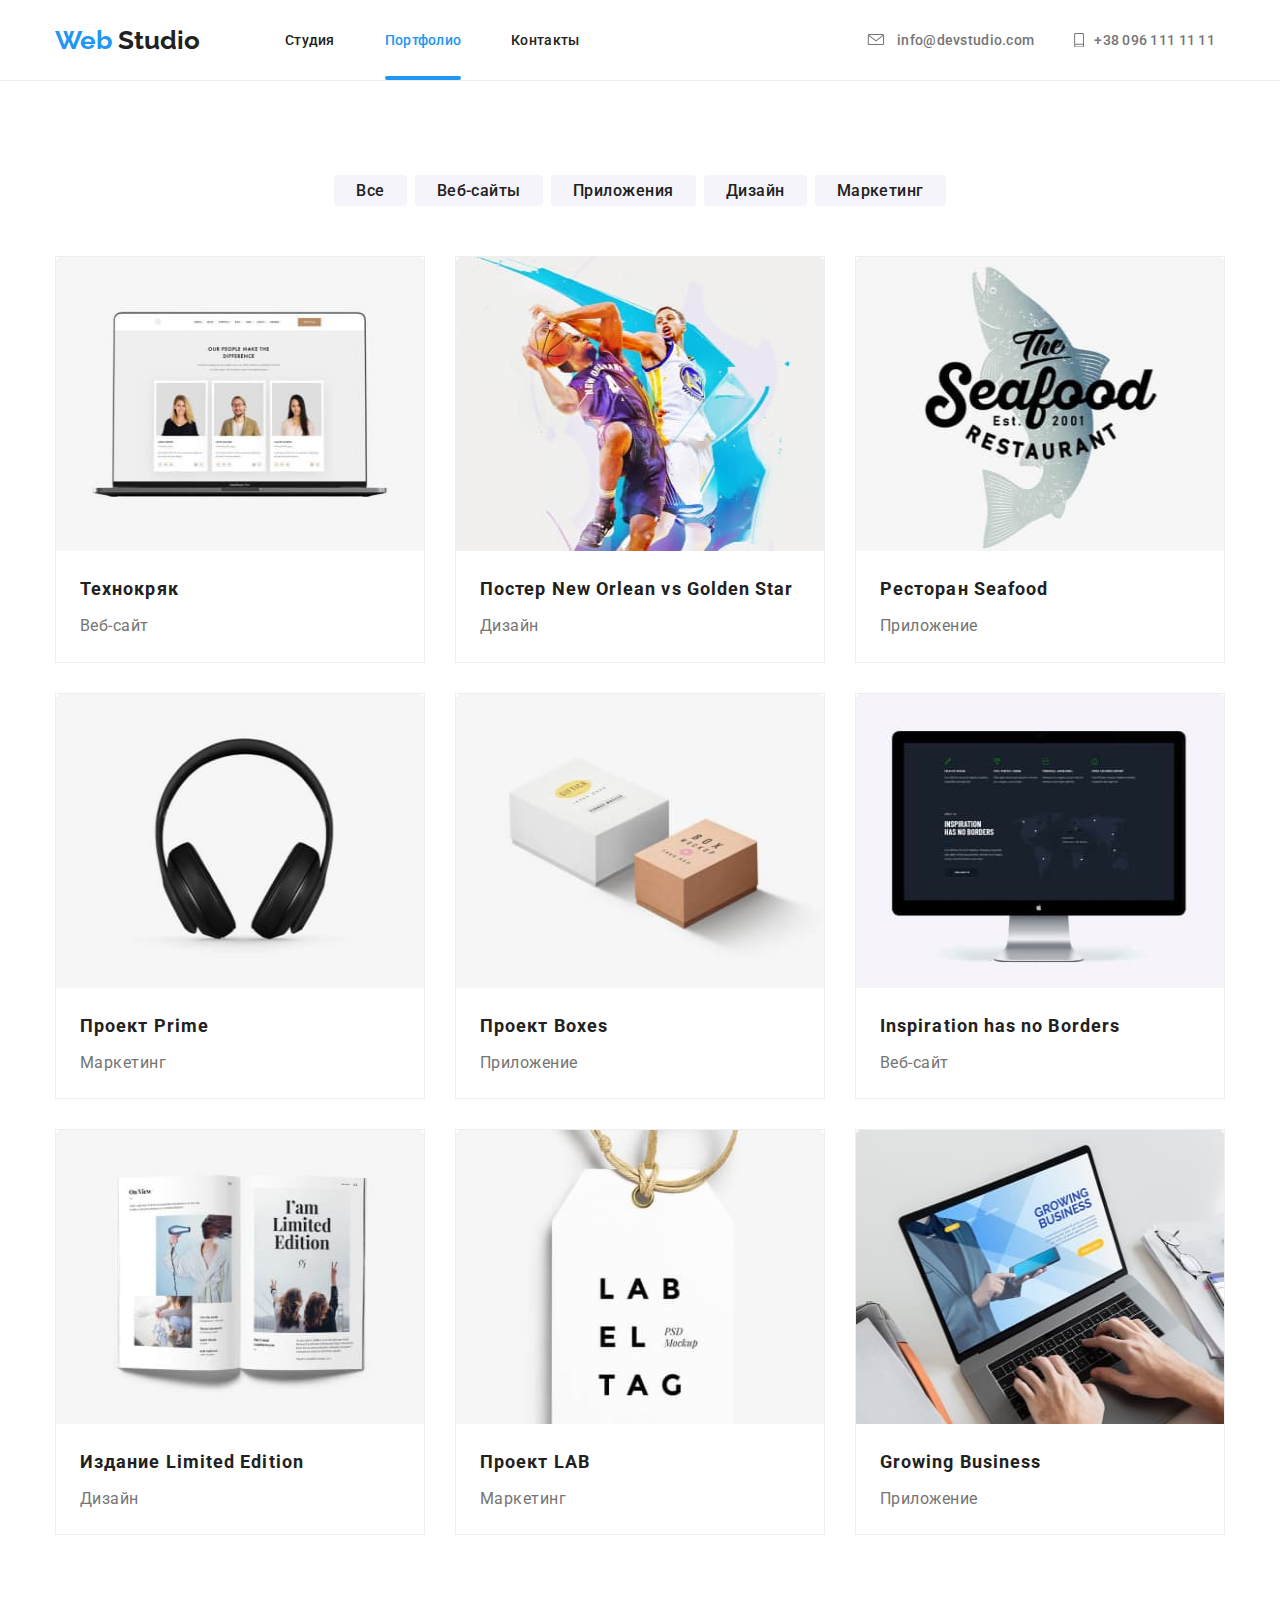
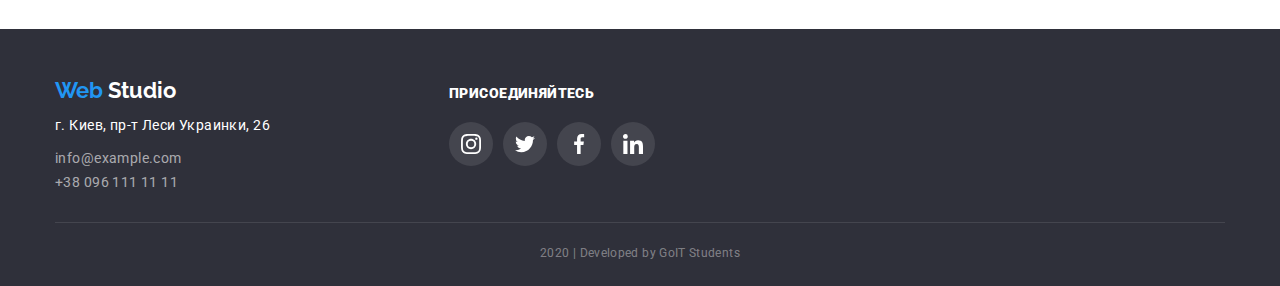
==== commit 00ad5a44: "Фиксит проблему с бордером и анимацию для иконок" ====
--- a/portfolio.html
+++ b/portfolio.html
@@ -11,7 +11,7 @@
   </head>
   <body>
     <!-- Шапка сайта -->
-    <header class="header">
+    <header class="header header-border">
       <div class="container main">
         <nav class="main-nav">
           <a class="link logo" href="./index.html"><span class="logo-accent">Web</span> Studio</a>
--- a/css/common.css
+++ b/css/common.css
@@ -55,7 +55,7 @@
     text-decoration: none;
 }
 
-.header {
+.header-border {
     border-bottom: 1px solid var(--border-bottom-color);
 }
 
@@ -78,6 +78,8 @@
     line-height: 31px;
 
     color: var(--primary-text-color);
+
+    transition: color 250ms cubic-bezier(0.4, 0, 0.2, 1);
 }
 
 .site-nav {
@@ -103,6 +105,8 @@
 
 .logo-accent {
     color: var(--accent-color);
+
+    transition: color 250ms cubic-bezier(0.4, 0, 0.2, 1);
 }
 
 .logo-accent:hover, .logo-accent:focus {
@@ -114,6 +118,8 @@
     padding: 32px 0px;
 
     color: var(--primary-text-color);
+
+    transition: color 250ms cubic-bezier(0.4, 0, 0.2, 1);
 }
 
 .site-nav .item:not(:last-child) {
@@ -140,6 +146,8 @@
 
     border-radius: 2px;
     background-color: var(--accent-color);
+
+    transition: color 250ms cubic-bezier(0.4, 0, 0.2, 1);
 }
 
 .site-nav .link.current:hover, .site-nav .link.current:focus {
@@ -147,11 +155,14 @@
 }
 
 .site-nav .contacts-main .link-contact {
-    display: block;
+    display: flex;
+    align-items: center;
     padding: 32px 0;
     margin-left: 10px;
 
     color: var(--text-color);
+
+    transition: color 250ms cubic-bezier(0.4, 0, 0.2, 1);
 }
 
 .site-contacts {
@@ -167,11 +178,13 @@
 }
 
 .icon-mail {
+    display: block;
     margin-right: 10px;
     fill: currentColor;
 }
 
 .icon-tel {
+    display: block;
     margin-right: 10px;
     fill: currentColor;
 }
@@ -194,10 +207,14 @@
     line-height: 26px;
 
     color: var(--primary-white-color);
+
+    transition: color 250ms cubic-bezier(0.4, 0, 0.2, 1);
 }
 
 .footer-logo-accent {
     color: var(--accent-color);
+
+    transition: color 250ms cubic-bezier(0.4, 0, 0.2, 1);
 }
 
 .footer-logo-accent:hover, .footer-logo-accent:focus {
@@ -235,6 +252,8 @@
 
     color: var(--footer-three-text-color);
     background-color: var(--footer-bacground-color);
+
+    transition: color 250ms cubic-bezier(0.4, 0, 0.2, 1);
 }
 
 .footer-link .footer-link-contact:hover, .footer-link .footer-link-contact:focus {
@@ -276,6 +295,8 @@
 
     background-color: var(--border-footer-solid);
     border-radius: 22px;
+
+    transition: background-color 250ms cubic-bezier(0.4, 0, 0.2, 1);
 }
 
 .footer-social > .social-footer-link:hover, .footer-social > .social-footer-link:focus {
--- a/css/portfolio.css
+++ b/css/portfolio.css
@@ -37,6 +37,15 @@
     border-radius: 4px;
     color: var(--primary-text-color);
     background-color: var(--bacground-second-color);
+
+    transition: background-color 250ms cubic-bezier(0.4, 0, 0.2, 1), color 250ms cubic-bezier(0.4, 0, 0.2, 1), box-shadow 250ms cubic-bezier(0.4, 0, 0.2, 1);
+}
+
+.section-buttom:hover, .section-buttom:focus {
+    color: var(--primary-white-color);
+    box-shadow: 0px 2px 2px rgba(0, 0, 0, 0.12), 0px 1px 2px rgba(0, 0, 0, 0.08), 0px 3px 1px rgba(0, 0, 0, 0.1);
+    background-color: var(--accent-color);
+    cursor: pointer;
 }
 
 .our-works {
@@ -51,6 +60,8 @@
     margin-bottom: 30px;
 
     border: 1px solid var(--border-our-team-color);
+
+    transition: box-shadow 250ms cubic-bezier(0.4, 0, 0.2, 1);
 }
 
 .our-works .item:hover, .our-works .item:focus {
@@ -59,27 +70,11 @@
 
 .thumb {
     position: relative;
+    overflow: hidden;
 }
 
 .img-our-team {
-    margin-bottom: 20px;
     width: 100%;
-}
-
-.thumb::before {
-    position: absolute;
-    content: "";
-    width: 100%;
-    height: 100%;
-    top: 0;
-    left: 0;
-
-    opacity: 0;
-    background-color: var(--accent-color-portfolio);
-}
-
-.thumb:hover::before {
-    opacity: 1;
 }
 
 .our-works .item:nth-child(3n) {
@@ -90,15 +85,8 @@
     margin-bottom: 0;
 }
 
-.section-buttom:hover, .section-buttom:focus {
-    color: var(--primary-white-color);
-    box-shadow: 0px 2px 2px rgba(0, 0, 0, 0.12), 0px 1px 2px rgba(0, 0, 0, 0.08), 0px 3px 1px rgba(0, 0, 0, 0.1);
-    background-color: var(--accent-color);
-    cursor: pointer;
-}
-
 .sectiion-title {
-    margin: 0 24px 4px 24px;
+    margin: 20px 24px 4px 24px;
     
     font-weight: bold;
     font-size: 18px;
@@ -134,9 +122,12 @@
     text-align: left;
 
     color: var(--primary-white-color);
-    opacity: 0;
+    background-color: var(--accent-color-portfolio);
+
+    transform: translateY(+100%);
+    transition: transform 250ms cubic-bezier(0.4, 0, 0.2, 1);
 }
 
-.section-description:hover, .section-description:focus {
-    opacity: 1;
+.our-works .item:hover .section-description, .our-works .item:focus .section-description {
+    transform: translateY(0)
 }